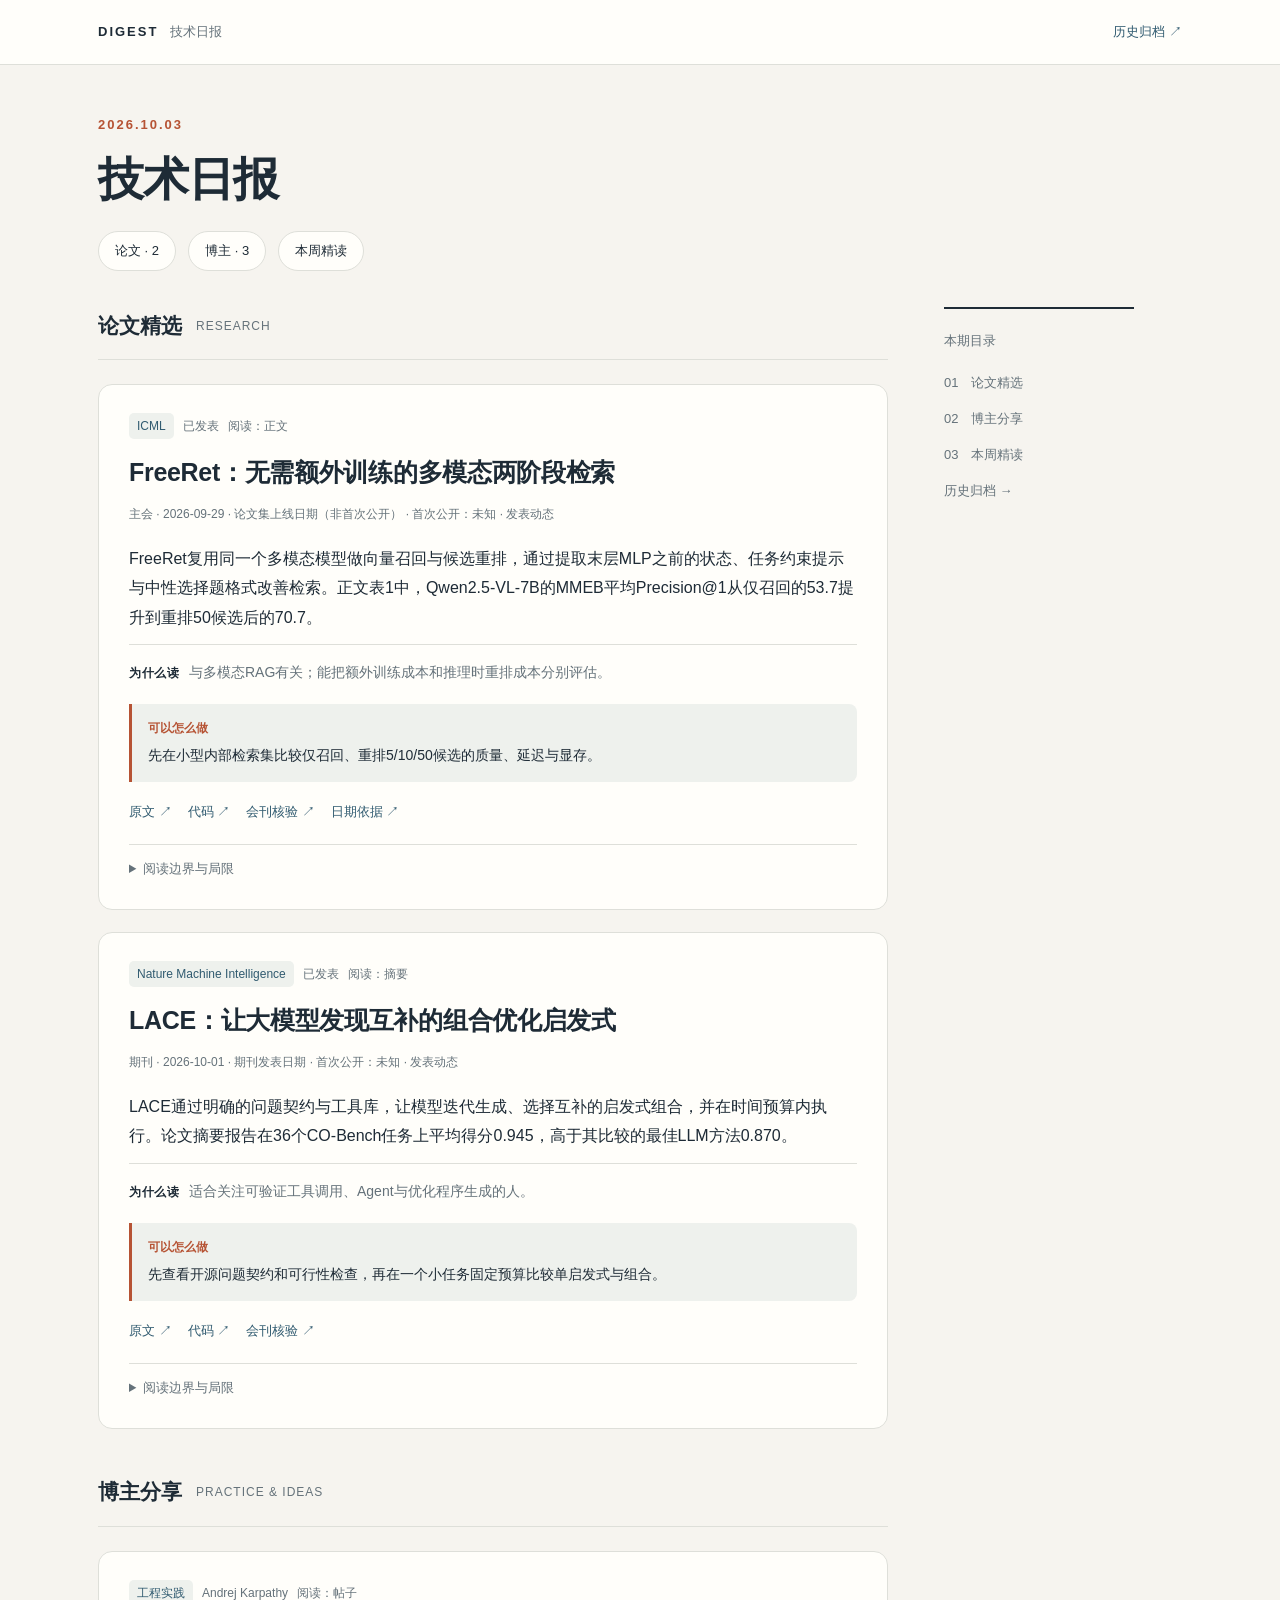
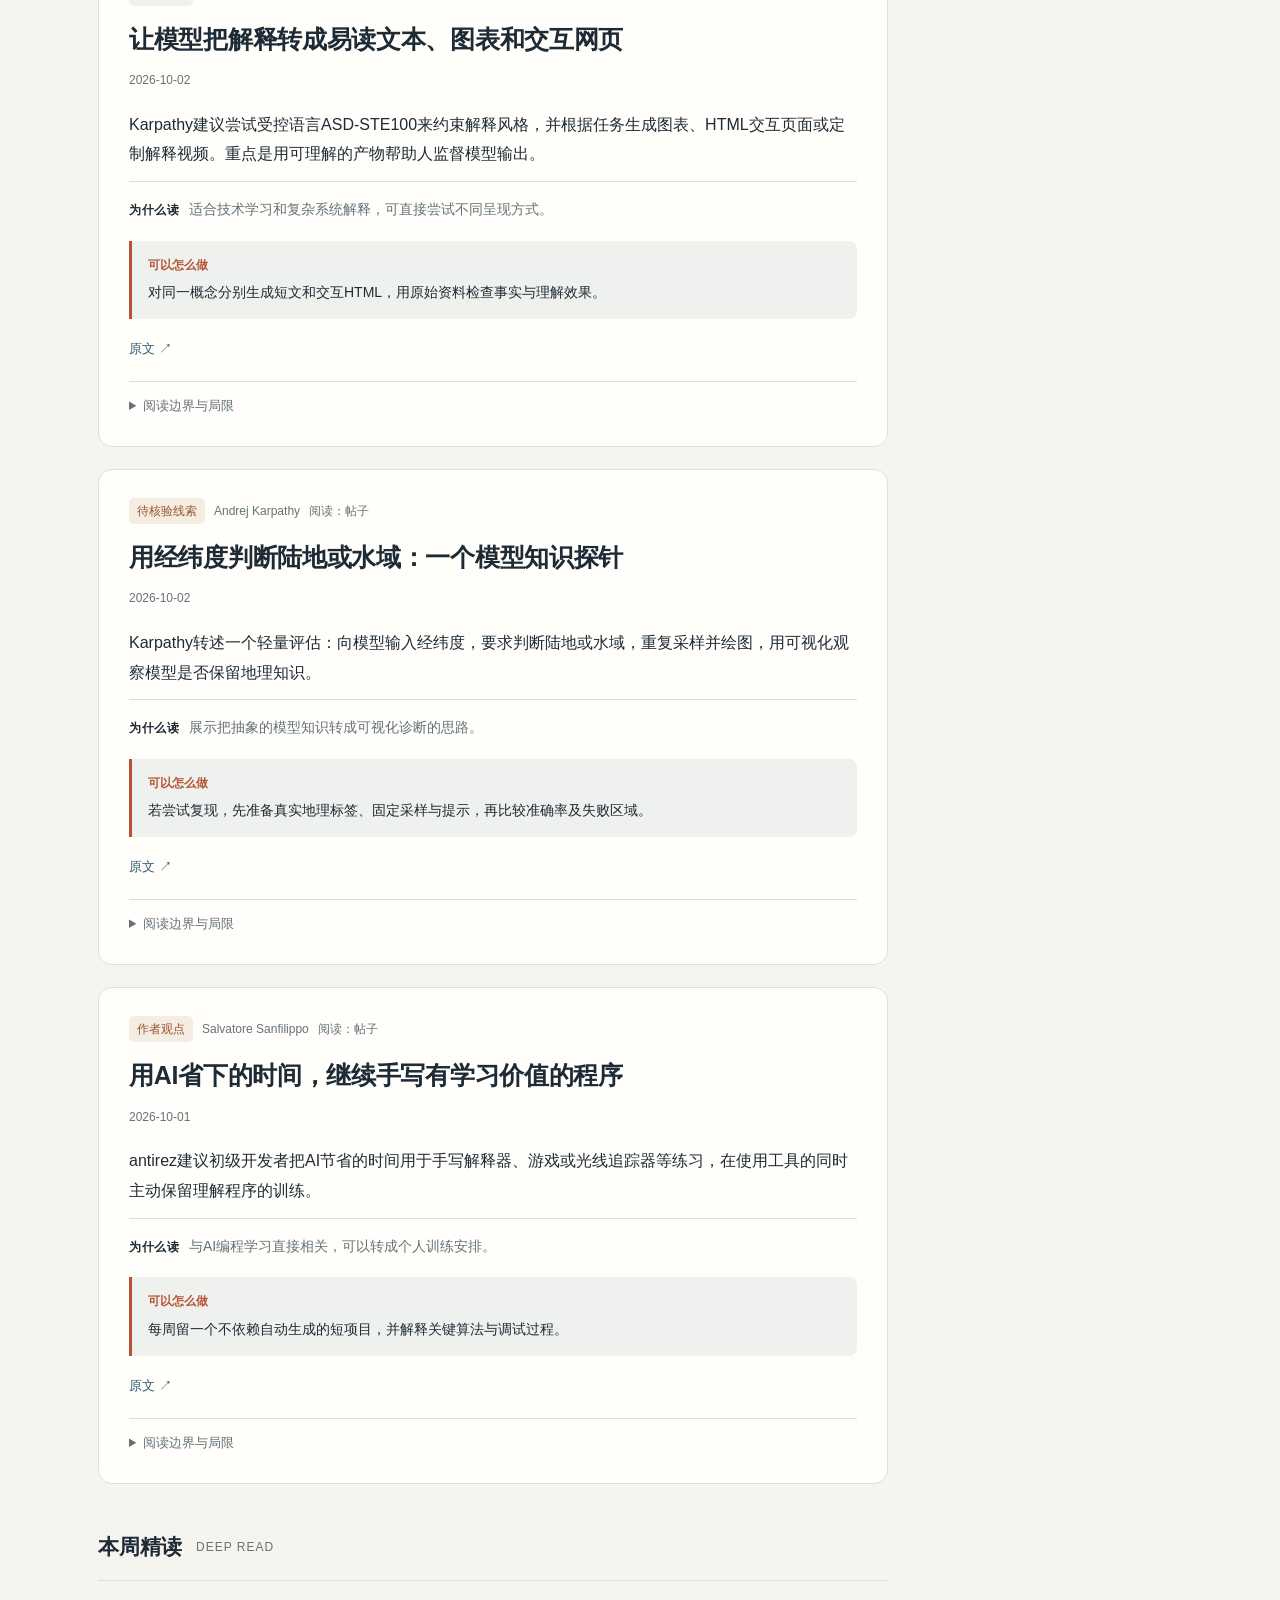
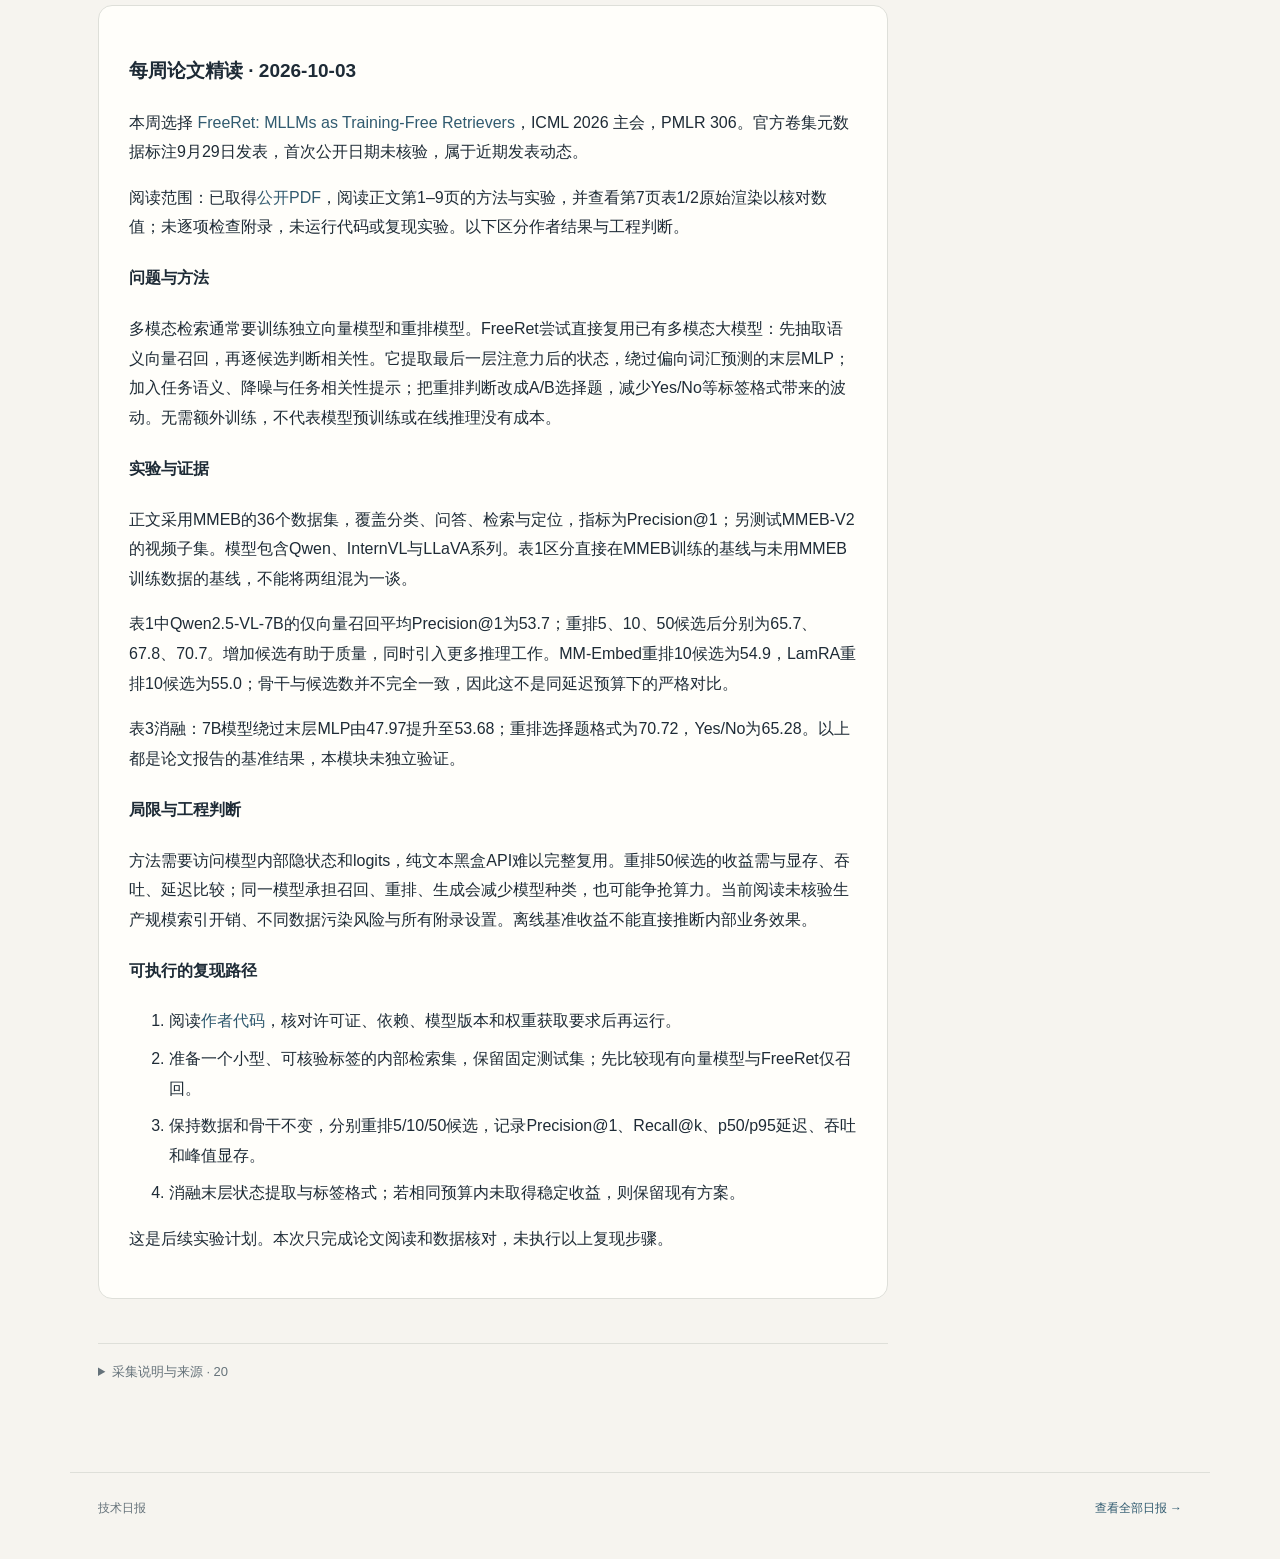
==== docs/2026-10-03.html @ 4f972c8c "将每日简报归档为HTML并接入Pages和微信链接推送" ====
<!doctype html>
<html lang="zh-CN"><head><meta charset="utf-8"><meta name="viewport" content="width=device-width, initial-scale=1">
<meta name="digest-revision" content="9fce0fa37fb55f0a61840fa328926dc4d737b391080ce5a89d11cca96d1bc4a1"><title>技术日报 · 2026-10-03</title>
<link rel="stylesheet" href="assets/digest.css"></head><body>
<header><nav><a class="brand" href="index.html">DIGEST<span>技术日报</span></a><a href="index.html">历史归档 ↗</a></nav></header>
<main><div class="masthead"><div class="date">2026.10.03</div><h1>技术日报</h1><div class="tabs"><a href="#papers">论文 · 2</a><a href="#posts">博主 · 3</a><a href="#weekly">本周精读</a></div></div><div class="layout"><div><section class="section" id="papers"><div class="section-title"><h2>论文精选</h2><span>RESEARCH</span></div><article class="card"><div class="eyebrow"><span class="badge">ICML</span><span>已发表</span><span>阅读：正文</span></div><h3><a href="https://proceedings.mlr.press/v306/zhu26ba.html" rel="noopener noreferrer">FreeRet：无需额外训练的多模态两阶段检索</a></h3><div class="meta">主会 · 2026-09-29 · 论文集上线日期（非首次公开） · 首次公开：未知 · 发表动态</div><p>FreeRet复用同一个多模态模型做向量召回与候选重排，通过提取末层MLP之前的状态、任务约束提示与中性选择题格式改善检索。正文表1中，Qwen2.5-VL-7B的MMEB平均Precision@1从仅召回的53.7提升到重排50候选后的70.7。</p><p class="value"><strong>为什么读</strong>与多模态RAG有关；能把额外训练成本和推理时重排成本分别评估。</p><div class="action"><strong>可以怎么做</strong>先在小型内部检索集比较仅召回、重排5/10/50候选的质量、延迟与显存。</div><div class="links"><a href="https://proceedings.mlr.press/v306/zhu26ba.html" rel="noopener noreferrer">原文 ↗</a><a href="https://github.com/MCG-NJU/FreeRet" rel="noopener noreferrer">代码 ↗</a><a href="https://proceedings.mlr.press/v306/zhu26ba.html" rel="noopener noreferrer">会刊核验 ↗</a><a href="https://raw.githubusercontent.com/mlresearch/v306/gh-pages/_config.yml" rel="noopener noreferrer">日期依据 ↗</a></div><details><summary>阅读边界与局限</summary><p>训练免费不代表推理免费。各基线骨干和候选数不同，不能把差异全部归因于方法；以上为作者结果，未复现。首次公开日期未知，9月29日来自官方卷集元数据。</p></details></article><article class="card"><div class="eyebrow"><span class="badge">Nature Machine Intelligence</span><span>已发表</span><span>阅读：摘要</span></div><h3><a href="https://www.nature.com/articles/s42256-026-01307-8" rel="noopener noreferrer">LACE：让大模型发现互补的组合优化启发式</a></h3><div class="meta">期刊 · 2026-10-01 · 期刊发表日期 · 首次公开：未知 · 发表动态</div><p>LACE通过明确的问题契约与工具库，让模型迭代生成、选择互补的启发式组合，并在时间预算内执行。论文摘要报告在36个CO-Bench任务上平均得分0.945，高于其比较的最佳LLM方法0.870。</p><p class="value"><strong>为什么读</strong>适合关注可验证工具调用、Agent与优化程序生成的人。</p><div class="action"><strong>可以怎么做</strong>先查看开源问题契约和可行性检查，再在一个小任务固定预算比较单启发式与组合。</div><div class="links"><a href="https://www.nature.com/articles/s42256-026-01307-8" rel="noopener noreferrer">原文 ↗</a><a href="https://github.com/PJ-NTU/LACE" rel="noopener noreferrer">代码 ↗</a><a href="https://www.nature.com/articles/s42256-026-01307-8" rel="noopener noreferrer">会刊核验 ↗</a></div><details><summary>阅读边界与局限</summary><p>只阅读公开摘要及页面信息，全文订阅不可访问；分数依赖作者任务和预算设置，不能推广为所有优化问题的保证，未复现。首次公开日期未核验。</p></details></article></section><section class="section" id="posts"><div class="section-title"><h2>博主分享</h2><span>PRACTICE & IDEAS</span></div><article class="card"><div class="eyebrow"><span class="badge">工程实践</span><span>Andrej Karpathy</span><span>阅读：帖子</span></div><h3><a href="https://x.com/karpathy/status/2105819303471976479" rel="noopener noreferrer">让模型把解释转成易读文本、图表和交互网页</a></h3><div class="meta">2026-10-02</div><p>Karpathy建议尝试受控语言ASD-STE100来约束解释风格，并根据任务生成图表、HTML交互页面或定制解释视频。重点是用可理解的产物帮助人监督模型输出。</p><p class="value"><strong>为什么读</strong>适合技术学习和复杂系统解释，可直接尝试不同呈现方式。</p><div class="action"><strong>可以怎么做</strong>对同一概念分别生成短文和交互HTML，用原始资料检查事实与理解效果。</div><div class="links"><a href="https://x.com/karpathy/status/2105819303471976479" rel="noopener noreferrer">原文 ↗</a></div><details><summary>阅读边界与局限</summary><p>个人使用经验，未给出受控实验；可读性不等于正确性。视频示例提到的服务可能收费，本模块未调用。</p></details></article><article class="card"><div class="eyebrow"><span class="badge observation">待核验线索</span><span>Andrej Karpathy</span><span>阅读：帖子</span></div><h3><a href="https://x.com/karpathy/status/2105909609487872075" rel="noopener noreferrer">用经纬度判断陆地或水域：一个模型知识探针</a></h3><div class="meta">2026-10-02</div><p>Karpathy转述一个轻量评估：向模型输入经纬度，要求判断陆地或水域，重复采样并绘图，用可视化观察模型是否保留地理知识。</p><p class="value"><strong>为什么读</strong>展示把抽象的模型知识转成可视化诊断的思路。</p><div class="action"><strong>可以怎么做</strong>若尝试复现，先准备真实地理标签、固定采样与提示，再比较准确率及失败区域。</div><div class="links"><a href="https://x.com/karpathy/status/2105909609487872075" rel="noopener noreferrer">原文 ↗</a></div><details><summary>阅读边界与局限</summary><p>只读到作者帖子和引用说明，未核验原始实验、标签、采样和提示；不能视为可靠地理基准或能力证明。</p></details></article><article class="card"><div class="eyebrow"><span class="badge observation">作者观点</span><span>Salvatore Sanfilippo</span><span>阅读：帖子</span></div><h3><a href="https://x.com/antirez/status/2105569301944238403" rel="noopener noreferrer">用AI省下的时间，继续手写有学习价值的程序</a></h3><div class="meta">2026-10-01</div><p>antirez建议初级开发者把AI节省的时间用于手写解释器、游戏或光线追踪器等练习，在使用工具的同时主动保留理解程序的训练。</p><p class="value"><strong>为什么读</strong>与AI编程学习直接相关，可以转成个人训练安排。</p><div class="action"><strong>可以怎么做</strong>每周留一个不依赖自动生成的短项目，并解释关键算法与调试过程。</div><div class="links"><a href="https://x.com/antirez/status/2105569301944238403" rel="noopener noreferrer">原文 ↗</a></div><details><summary>阅读边界与局限</summary><p>作者教育观点，未提供学习效果对照实验；需要按自身基础选择练习难度。</p></details></article></section><section class="section" id="weekly"><div class="section-title"><h2>本周精读</h2><span>DEEP READ</span></div><div class="weekly"><h3>每周论文精读 · 2026-10-03</h3>
<p>本周选择 <a href="https://proceedings.mlr.press/v306/zhu26ba.html">FreeRet: MLLMs as Training-Free Retrievers</a>，ICML 2026 主会，PMLR 306。官方卷集元数据标注9月29日发表，首次公开日期未核验，属于近期发表动态。</p>
<p>阅读范围：已取得<a href="https://raw.githubusercontent.com/mlresearch/v306/main/assets/zhu26ba/zhu26ba.pdf">公开PDF</a>，阅读正文第1–9页的方法与实验，并查看第7页表1/2原始渲染以核对数值；未逐项检查附录，未运行代码或复现实验。以下区分作者结果与工程判断。</p>
<h4>问题与方法</h4>
<p>多模态检索通常要训练独立向量模型和重排模型。FreeRet尝试直接复用已有多模态大模型：先抽取语义向量召回，再逐候选判断相关性。它提取最后一层注意力后的状态，绕过偏向词汇预测的末层MLP；加入任务语义、降噪与任务相关性提示；把重排判断改成A/B选择题，减少Yes/No等标签格式带来的波动。无需额外训练，不代表模型预训练或在线推理没有成本。</p>
<h4>实验与证据</h4>
<p>正文采用MMEB的36个数据集，覆盖分类、问答、检索与定位，指标为Precision@1；另测试MMEB-V2的视频子集。模型包含Qwen、InternVL与LLaVA系列。表1区分直接在MMEB训练的基线与未用MMEB训练数据的基线，不能将两组混为一谈。</p>
<p>表1中Qwen2.5-VL-7B的仅向量召回平均Precision@1为53.7；重排5、10、50候选后分别为65.7、67.8、70.7。增加候选有助于质量，同时引入更多推理工作。MM-Embed重排10候选为54.9，LamRA重排10候选为55.0；骨干与候选数并不完全一致，因此这不是同延迟预算下的严格对比。</p>
<p>表3消融：7B模型绕过末层MLP由47.97提升至53.68；重排选择题格式为70.72，Yes/No为65.28。以上都是论文报告的基准结果，本模块未独立验证。</p>
<h4>局限与工程判断</h4>
<p>方法需要访问模型内部隐状态和logits，纯文本黑盒API难以完整复用。重排50候选的收益需与显存、吞吐、延迟比较；同一模型承担召回、重排、生成会减少模型种类，也可能争抢算力。当前阅读未核验生产规模索引开销、不同数据污染风险与所有附录设置。离线基准收益不能直接推断内部业务效果。</p>
<h4>可执行的复现路径</h4>
<ol>
<li>阅读<a href="https://github.com/MCG-NJU/FreeRet">作者代码</a>，核对许可证、依赖、模型版本和权重获取要求后再运行。</li>
<li>准备一个小型、可核验标签的内部检索集，保留固定测试集；先比较现有向量模型与FreeRet仅召回。</li>
<li>保持数据和骨干不变，分别重排5/10/50候选，记录Precision@1、Recall@k、p50/p95延迟、吞吐和峰值显存。</li>
<li>消融末层状态提取与标签格式；若相同预算内未取得稳定收益，则保留现有方案。</li>
</ol>
<p>这是后续实验计划。本次只完成论文阅读和数据核对，未执行以上复现步骤。</p></div></section><details class="collection"><summary>采集说明与来源 · 20</summary><p>筛选范围：2026-08-03 至 2026-10-03</p><p>20 个来源仅抽样、索引检查或未标明覆盖，不代表窗口内的内容已全部检查。</p><ul><li><strong>x:simonw</strong> · ok — 个人页曾读到9月30日原创，现符合两个月范围；需补读正文后决定是否入选。</li><li><strong>x:hamelhusain</strong> · ok — 原批次检查最新可见促销和短评；过去两个月的技术内容尚未补查。</li><li><strong>x:chipro</strong> · ok — 曾读到9月16日非置顶，现符合两个月范围；需补读正文。</li><li><strong>x:eugeneyan</strong> · ok — 曾读到9月2日非置顶，现符合两个月范围；需补读正文。</li><li><strong>x:rasbt</strong> · ok — 曾读到9月29日非置顶，现符合两个月范围；需补读正文。</li><li><strong>x:karpathy</strong> · ok — 原批次检查最近帖子并展开一条详情，入选两条；两个月历史尚未完整检查。</li><li><strong>x:swyx</strong> · ok — 原批次只看最新活动宣传和短帖；两个月历史尚未补查。</li><li><strong>x:jeremyphoward</strong> · ok — 曾读到8月19日技术内容，现符合两个月范围；需补读正文。</li><li><strong>x:antirez</strong> · ok — 已读近期编程学习建议；两个月历史尚未完整检查。</li><li><strong>x:lilianweng</strong> · ok — 最新可见非置顶为7月28日，当前仍在窗口外；仅个人页抽样，不代表全文历史检索完成。</li><li><strong>paper:0</strong> · ok — 原批次检查（当时为七天窗口）：读取官方论文集首页，最新列出2025；没有可核验近七天日期的入选论文。仅检查索引。 当前两个月范围待补查。</li><li><strong>paper:1</strong> · ok — 原批次检查（当时为七天窗口）：年度卷索引过大，改读官方卷306元数据和FreeRet论文页；卷集9月29日发表，标记发表动态。 当前两个月范围待补查。</li><li><strong>paper:2</strong> · ok — 原批次检查（当时为七天窗口）：检查2026官网与当前官网；2027尚处投稿阶段，不当作录用。未核验近期录用论文。 当前两个月范围待补查。</li><li><strong>paper:3</strong> · ok — 原批次检查（当时为七天窗口）：检查官方索引的2026 ACL与2025 EMNLP入口；未取得近七天可核验的具体论文日期。仅索引抽样。 当前两个月范围待补查。</li><li><strong>paper:4</strong> · ok — 原批次检查（当时为七天窗口）：检查2026卷8官方论文集索引；未取得近七天具体论文日期，不用年份推断新发表。 当前两个月范围待补查。</li><li><strong>paper:5</strong> · ok — 原批次检查（当时为七天窗口）：检查官方索引与27卷CoT统计基础文章；页面只有年份，日期不足以作为近期动态入选。 当前两个月范围待补查。</li><li><strong>paper:6</strong> · ok — 原批次检查（当时为七天窗口）：首页遇登录重定向，改读公开研究目录与10月1日LACE文章摘要；订阅全文未购买。 当前两个月范围待补查。</li><li><strong>paper:7</strong> · ok — 原批次检查（当时为七天窗口）：读取官方已接受论文长列表；未核验近七天具体日期，OpenReview详情受浏览器验证影响。仅官方列表检查。 当前两个月范围待补查。</li><li><strong>paper:8</strong> · ok — 原批次检查（当时为七天窗口）：直接技术日程入口读取失败，改读2026会议官网；未核验近七天论文日期。仅会议页检查。 当前两个月范围待补查。</li><li><strong>paper:9</strong> · ok — 原批次检查（当时为七天窗口）：读取卷20官方目录，目前只见No.1 Front Matter；没有可核验的主题相关近期研究条目。 当前两个月范围待补查。</li></ul></details></div><aside class="side"><div class="side-inner"><p>本期目录</p><a href="#papers">01　论文精选</a><a href="#posts">02　博主分享</a><a href="#weekly">03　本周精读</a><a href="index.html">历史归档 →</a></div></aside></div></main><footer><span>技术日报</span><a href="index.html">查看全部日报 →</a></footer></body></html>
---- docs/assets/digest.css ----
:root{--bg:#f6f4ef;--paper:#fffefa;--ink:#1e2b36;--muted:#65727a;--line:#dedfd9;--accent:#b65334;--soft:#eef1ed;--link:#315b70;color-scheme:light}*{box-sizing:border-box}html{scroll-behavior:smooth;scroll-padding-top:76px}body{margin:0;background:var(--bg);color:var(--ink);font:16px/1.85 -apple-system,BlinkMacSystemFont,"PingFang SC","Microsoft YaHei",sans-serif}a{color:var(--link);text-decoration:none}a:hover{text-decoration:underline}a:focus-visible,summary:focus-visible{outline:3px solid var(--accent);outline-offset:5px}header{border-bottom:1px solid var(--line);background:var(--paper)}nav{max-width:1140px;margin:auto;padding:20px 28px;display:flex;align-items:center;justify-content:space-between;font-size:13px}.brand{color:var(--ink);letter-spacing:2px;font-weight:700}.brand span{font-weight:400;letter-spacing:0;margin-left:12px;color:var(--muted)}main{max-width:1140px;padding:48px 28px 72px;margin:auto}.masthead{margin-bottom:36px}.date{font-size:13px;color:var(--accent);font-weight:650;letter-spacing:2px}.masthead h1{font-family:Georgia,"Songti SC",serif;font-size:46px;line-height:1.25;letter-spacing:-1px;margin:14px 0 22px;font-weight:650}.tabs{display:flex;gap:12px;flex-wrap:wrap}.tabs a{padding:7px 16px;background:var(--paper);border:1px solid var(--line);border-radius:24px;font-size:13px;color:var(--ink)}.layout{display:grid;grid-template-columns:minmax(0,790px) 190px;gap:56px}.side{font-size:13px;color:var(--muted)}.side-inner{position:sticky;top:28px;border-top:2px solid var(--ink);padding-top:16px}.side p{margin:4px 0 12px}.side a{display:block;padding:6px 0;color:var(--muted)}.section{margin-bottom:44px}.section-title{display:flex;align-items:center;gap:14px;padding-bottom:14px;border-bottom:1px solid var(--line);margin-bottom:24px}.section-title h2{font-size:21px;margin:0}.section-title span{font-size:12px;color:var(--muted);letter-spacing:1px}.card{background:var(--paper);border:1px solid var(--line);border-radius:14px;padding:28px 30px;margin:0 0 22px}.eyebrow{display:flex;gap:9px;flex-wrap:wrap;align-items:center;font-size:12px;color:var(--muted);line-height:1.5}.badge{background:var(--soft);border-radius:5px;padding:4px 8px;color:var(--link)}.badge.observation{color:#98552e;background:#f5ece2}.card h3{font-size:25px;line-height:1.5;margin:15px 0 12px;letter-spacing:-.3px}.card h3 a{color:var(--ink)}.meta{font-size:12px;line-height:1.8;color:var(--muted);margin-bottom:18px}.card p{margin:12px 0;overflow-wrap:anywhere}.value{border-top:1px solid var(--line);padding-top:15px;color:var(--muted);font-size:14px}.value strong{font-size:12px;letter-spacing:.5px;color:var(--ink);margin-right:10px}.action{background:var(--soft);border-left:3px solid var(--accent);padding:13px 16px;border-radius:0 8px 8px 0;font-size:14px;margin:18px 0}.action strong{display:block;font-size:12px;color:var(--accent);margin-bottom:4px}.links{display:flex;flex-wrap:wrap;gap:16px;font-size:13px;margin:18px 0 6px}details{font-size:14px;color:var(--muted);border-top:1px solid var(--line);padding-top:12px;margin-top:20px}summary{cursor:pointer;list-style-position:inside;font-size:13px}details p{font-size:14px}.empty{color:var(--muted);font-size:14px}.weekly{background:var(--paper);padding:28px 30px;border:1px solid var(--line);border-radius:14px}.weekly h1,.weekly h2{font-size:22px;margin-top:28px}.weekly h1:first-child{margin-top:0}.weekly h3{font-size:19px}.weekly li{margin:8px 0}.weekly pre{white-space:pre-wrap;overflow-wrap:anywhere;background:var(--soft);padding:16px}.weekly table{display:block;overflow:auto;max-width:100%;border-collapse:collapse}.weekly td,.weekly th{padding:8px;border:1px solid var(--line)}.collection{font-size:13px;padding:16px 0;color:var(--muted)}.collection ul{padding-left:20px}.collection li{margin:8px 0}footer{max-width:1140px;margin:auto;padding:24px 28px 40px;border-top:1px solid var(--line);font-size:12px;color:var(--muted);display:flex;justify-content:space-between;gap:20px}.archive{display:grid;gap:18px;max-width:790px}.archive a{display:block;background:var(--paper);border:1px solid var(--line);padding:24px 28px;border-radius:14px;color:var(--ink)}.archive time{color:var(--accent);font-size:13px;letter-spacing:1px}.archive h2{font-size:24px;margin:6px 0}.archive p{font-size:14px;color:var(--muted);margin:0}.archive a:hover{text-decoration:none;border-color:var(--accent)}@media(max-width:900px){.layout{display:block}.side{display:none}}@media(max-width:600px){nav{padding:16px 20px}.brand span{margin-left:8px}main{padding:30px 18px 40px}.masthead{margin-bottom:28px}.masthead h1{font-size:36px}.card,.weekly{padding:22px 20px;border-radius:12px}.card h3{font-size:22px}.section-title h2{font-size:19px}.section{margin-bottom:32px}.tabs{gap:8px}.tabs a{padding:6px 12px}footer{padding:20px;flex-wrap:wrap}.archive a{padding:20px}}@media(prefers-color-scheme:dark){:root{--bg:#171c20;--paper:#20262b;--ink:#e7e6df;--muted:#a3afb6;--line:#3b454b;--accent:#e49372;--soft:#2d3639;--link:#9bc6dc;color-scheme:dark}.badge.observation{background:#3a2c25;color:#e5ae86}}@media print{body{background:#fff}.side,nav,.tabs{display:none}.layout{display:block}.card{break-inside:avoid;border-radius:0}details{display:block}}
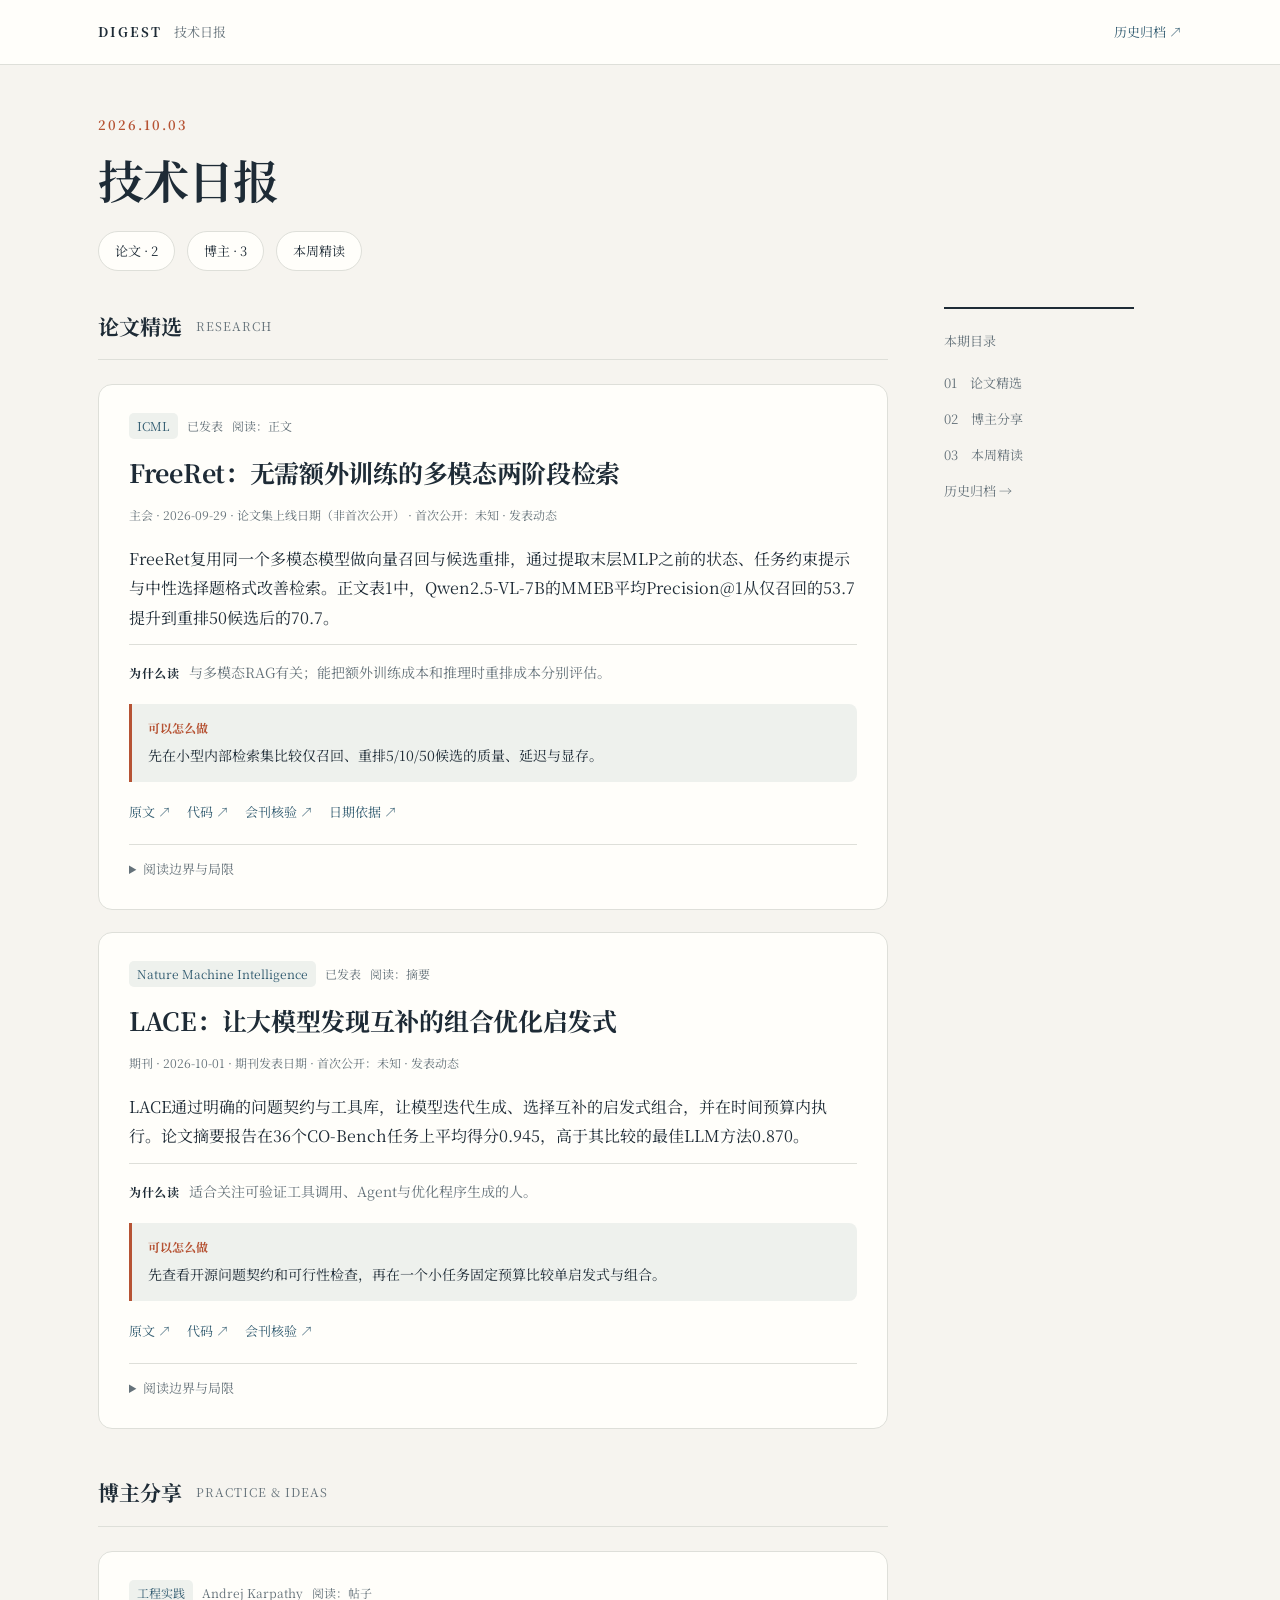
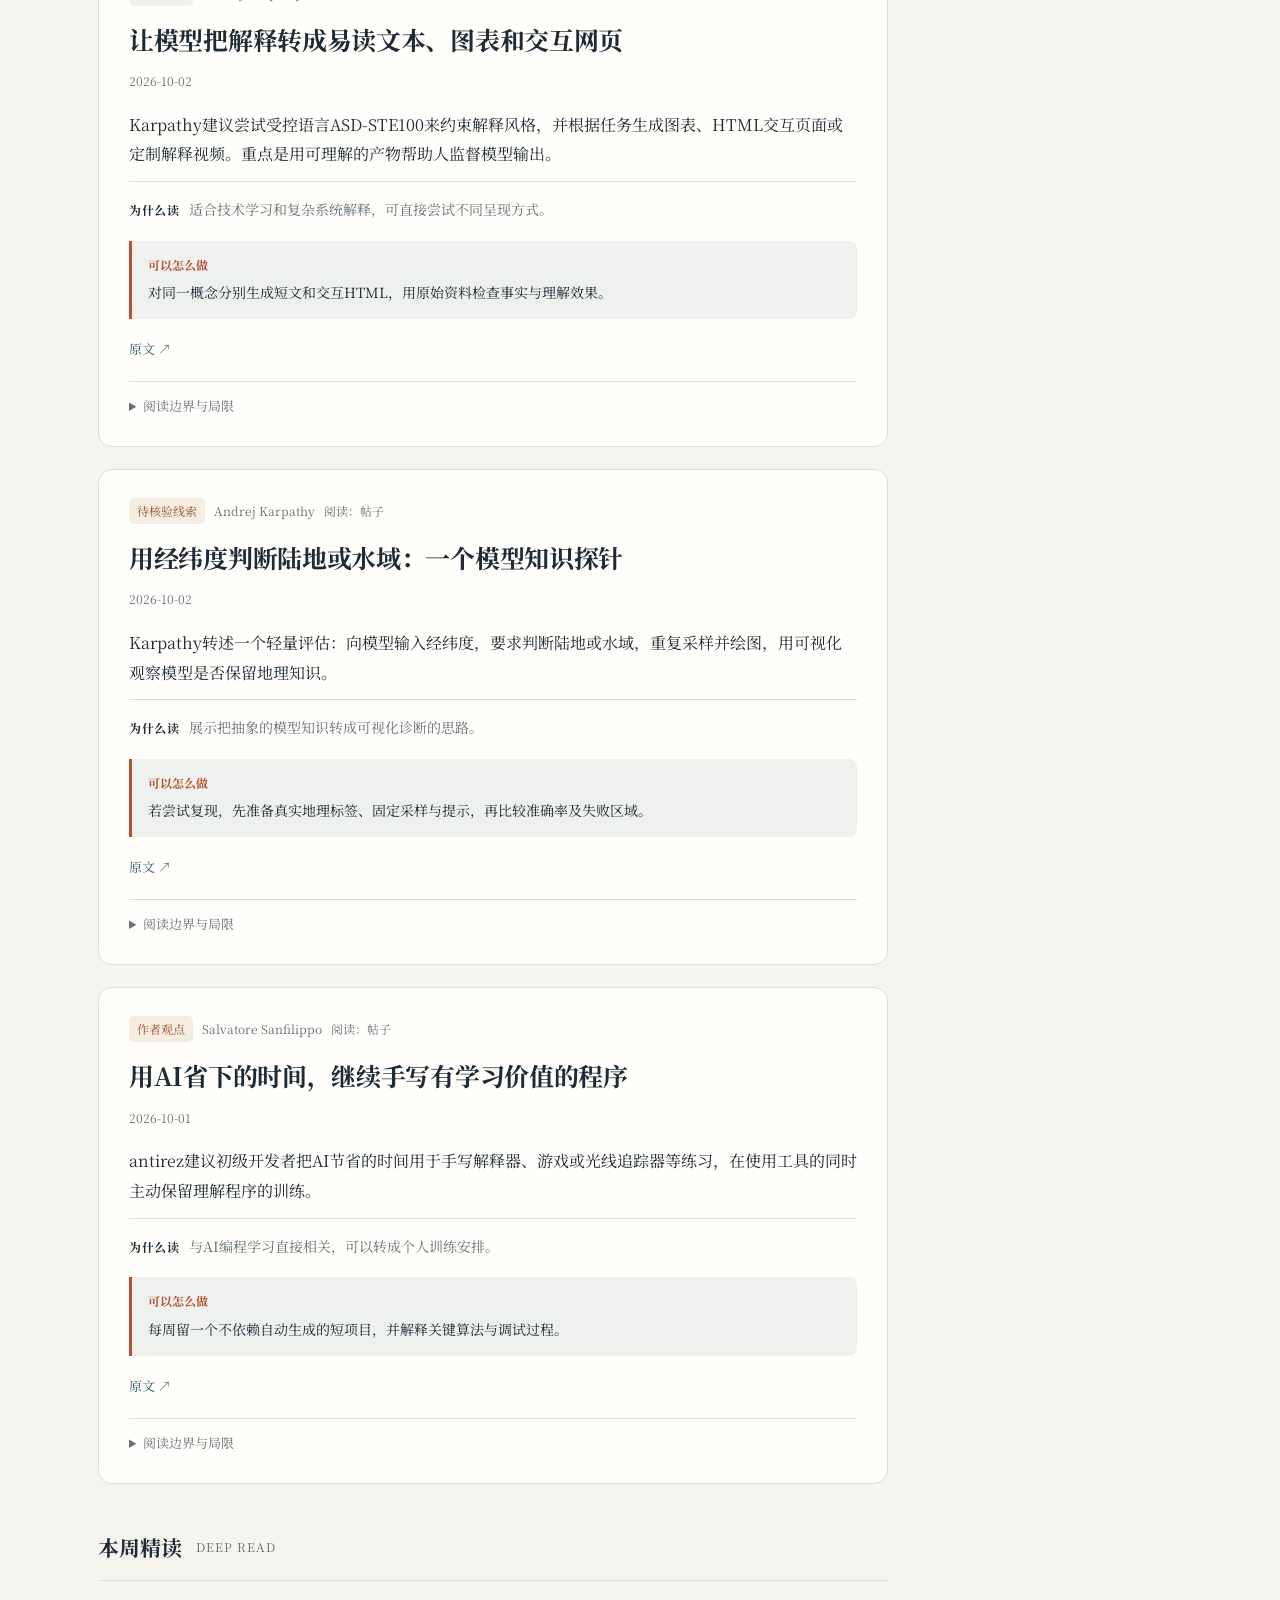
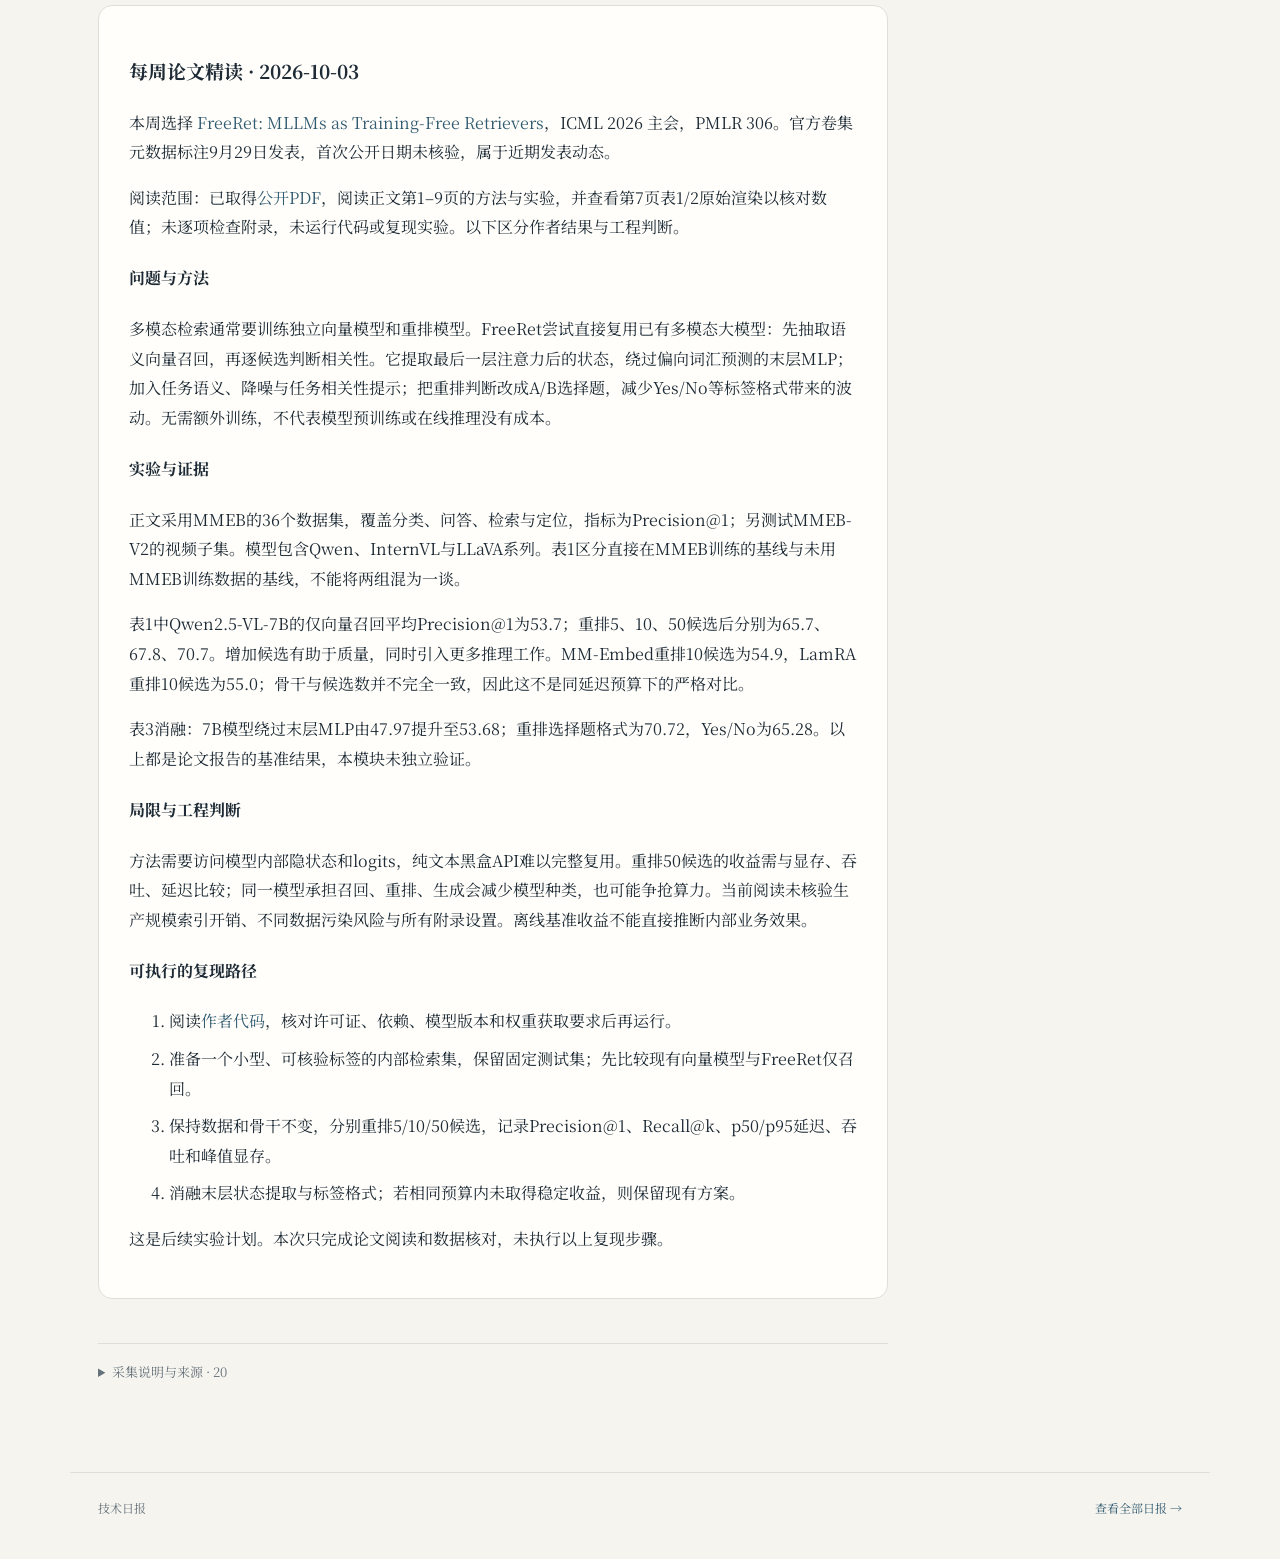
==== commit e3839665: "日报统一衬线体并将每日论文目标提高到十篇" ====
--- a/docs/2026-10-03.html
+++ b/docs/2026-10-03.html
@@ -1,7 +1,7 @@
 <!doctype html>
 <html lang="zh-CN"><head><meta charset="utf-8"><meta name="viewport" content="width=device-width, initial-scale=1">
-<meta name="digest-revision" content="9fce0fa37fb55f0a61840fa328926dc4d737b391080ce5a89d11cca96d1bc4a1"><title>技术日报 · 2026-10-03</title>
-<link rel="stylesheet" href="assets/digest.css"></head><body>
+<meta name="digest-revision" content="dd597b9b8e4f0f32c4c9212cd8b7092c0c7e715a323fa969c2a53909b0490ed5"><title>技术日报 · 2026-10-03</title>
+<link rel="stylesheet" href="assets/digest.css?v=810a1c197e07"></head><body>
 <header><nav><a class="brand" href="index.html">DIGEST<span>技术日报</span></a><a href="index.html">历史归档 ↗</a></nav></header>
 <main><div class="masthead"><div class="date">2026.10.03</div><h1>技术日报</h1><div class="tabs"><a href="#papers">论文 · 2</a><a href="#posts">博主 · 3</a><a href="#weekly">本周精读</a></div></div><div class="layout"><div><section class="section" id="papers"><div class="section-title"><h2>论文精选</h2><span>RESEARCH</span></div><article class="card"><div class="eyebrow"><span class="badge">ICML</span><span>已发表</span><span>阅读：正文</span></div><h3><a href="https://proceedings.mlr.press/v306/zhu26ba.html" rel="noopener noreferrer">FreeRet：无需额外训练的多模态两阶段检索</a></h3><div class="meta">主会 · 2026-09-29 · 论文集上线日期（非首次公开） · 首次公开：未知 · 发表动态</div><p>FreeRet复用同一个多模态模型做向量召回与候选重排，通过提取末层MLP之前的状态、任务约束提示与中性选择题格式改善检索。正文表1中，Qwen2.5-VL-7B的MMEB平均Precision@1从仅召回的53.7提升到重排50候选后的70.7。</p><p class="value"><strong>为什么读</strong>与多模态RAG有关；能把额外训练成本和推理时重排成本分别评估。</p><div class="action"><strong>可以怎么做</strong>先在小型内部检索集比较仅召回、重排5/10/50候选的质量、延迟与显存。</div><div class="links"><a href="https://proceedings.mlr.press/v306/zhu26ba.html" rel="noopener noreferrer">原文 ↗</a><a href="https://github.com/MCG-NJU/FreeRet" rel="noopener noreferrer">代码 ↗</a><a href="https://proceedings.mlr.press/v306/zhu26ba.html" rel="noopener noreferrer">会刊核验 ↗</a><a href="https://raw.githubusercontent.com/mlresearch/v306/gh-pages/_config.yml" rel="noopener noreferrer">日期依据 ↗</a></div><details><summary>阅读边界与局限</summary><p>训练免费不代表推理免费。各基线骨干和候选数不同，不能把差异全部归因于方法；以上为作者结果，未复现。首次公开日期未知，9月29日来自官方卷集元数据。</p></details></article><article class="card"><div class="eyebrow"><span class="badge">Nature Machine Intelligence</span><span>已发表</span><span>阅读：摘要</span></div><h3><a href="https://www.nature.com/articles/s42256-026-01307-8" rel="noopener noreferrer">LACE：让大模型发现互补的组合优化启发式</a></h3><div class="meta">期刊 · 2026-10-01 · 期刊发表日期 · 首次公开：未知 · 发表动态</div><p>LACE通过明确的问题契约与工具库，让模型迭代生成、选择互补的启发式组合，并在时间预算内执行。论文摘要报告在36个CO-Bench任务上平均得分0.945，高于其比较的最佳LLM方法0.870。</p><p class="value"><strong>为什么读</strong>适合关注可验证工具调用、Agent与优化程序生成的人。</p><div class="action"><strong>可以怎么做</strong>先查看开源问题契约和可行性检查，再在一个小任务固定预算比较单启发式与组合。</div><div class="links"><a href="https://www.nature.com/articles/s42256-026-01307-8" rel="noopener noreferrer">原文 ↗</a><a href="https://github.com/PJ-NTU/LACE" rel="noopener noreferrer">代码 ↗</a><a href="https://www.nature.com/articles/s42256-026-01307-8" rel="noopener noreferrer">会刊核验 ↗</a></div><details><summary>阅读边界与局限</summary><p>只阅读公开摘要及页面信息，全文订阅不可访问；分数依赖作者任务和预算设置，不能推广为所有优化问题的保证，未复现。首次公开日期未核验。</p></details></article></section><section class="section" id="posts"><div class="section-title"><h2>博主分享</h2><span>PRACTICE & IDEAS</span></div><article class="card"><div class="eyebrow"><span class="badge">工程实践</span><span>Andrej Karpathy</span><span>阅读：帖子</span></div><h3><a href="https://x.com/karpathy/status/2105819303471976479" rel="noopener noreferrer">让模型把解释转成易读文本、图表和交互网页</a></h3><div class="meta">2026-10-02</div><p>Karpathy建议尝试受控语言ASD-STE100来约束解释风格，并根据任务生成图表、HTML交互页面或定制解释视频。重点是用可理解的产物帮助人监督模型输出。</p><p class="value"><strong>为什么读</strong>适合技术学习和复杂系统解释，可直接尝试不同呈现方式。</p><div class="action"><strong>可以怎么做</strong>对同一概念分别生成短文和交互HTML，用原始资料检查事实与理解效果。</div><div class="links"><a href="https://x.com/karpathy/status/2105819303471976479" rel="noopener noreferrer">原文 ↗</a></div><details><summary>阅读边界与局限</summary><p>个人使用经验，未给出受控实验；可读性不等于正确性。视频示例提到的服务可能收费，本模块未调用。</p></details></article><article class="card"><div class="eyebrow"><span class="badge observation">待核验线索</span><span>Andrej Karpathy</span><span>阅读：帖子</span></div><h3><a href="https://x.com/karpathy/status/2105909609487872075" rel="noopener noreferrer">用经纬度判断陆地或水域：一个模型知识探针</a></h3><div class="meta">2026-10-02</div><p>Karpathy转述一个轻量评估：向模型输入经纬度，要求判断陆地或水域，重复采样并绘图，用可视化观察模型是否保留地理知识。</p><p class="value"><strong>为什么读</strong>展示把抽象的模型知识转成可视化诊断的思路。</p><div class="action"><strong>可以怎么做</strong>若尝试复现，先准备真实地理标签、固定采样与提示，再比较准确率及失败区域。</div><div class="links"><a href="https://x.com/karpathy/status/2105909609487872075" rel="noopener noreferrer">原文 ↗</a></div><details><summary>阅读边界与局限</summary><p>只读到作者帖子和引用说明，未核验原始实验、标签、采样和提示；不能视为可靠地理基准或能力证明。</p></details></article><article class="card"><div class="eyebrow"><span class="badge observation">作者观点</span><span>Salvatore Sanfilippo</span><span>阅读：帖子</span></div><h3><a href="https://x.com/antirez/status/2105569301944238403" rel="noopener noreferrer">用AI省下的时间，继续手写有学习价值的程序</a></h3><div class="meta">2026-10-01</div><p>antirez建议初级开发者把AI节省的时间用于手写解释器、游戏或光线追踪器等练习，在使用工具的同时主动保留理解程序的训练。</p><p class="value"><strong>为什么读</strong>与AI编程学习直接相关，可以转成个人训练安排。</p><div class="action"><strong>可以怎么做</strong>每周留一个不依赖自动生成的短项目，并解释关键算法与调试过程。</div><div class="links"><a href="https://x.com/antirez/status/2105569301944238403" rel="noopener noreferrer">原文 ↗</a></div><details><summary>阅读边界与局限</summary><p>作者教育观点，未提供学习效果对照实验；需要按自身基础选择练习难度。</p></details></article></section><section class="section" id="weekly"><div class="section-title"><h2>本周精读</h2><span>DEEP READ</span></div><div class="weekly"><h3>每周论文精读 · 2026-10-03</h3>
 <p>本周选择 <a href="https://proceedings.mlr.press/v306/zhu26ba.html">FreeRet: MLLMs as Training-Free Retrievers</a>，ICML 2026 主会，PMLR 306。官方卷集元数据标注9月29日发表，首次公开日期未核验，属于近期发表动态。</p>
--- a/docs/assets/digest.css
+++ b/docs/assets/digest.css
@@ -1 +1,2 @@
-:root{--bg:#f6f4ef;--paper:#fffefa;--ink:#1e2b36;--muted:#65727a;--line:#dedfd9;--accent:#b65334;--soft:#eef1ed;--link:#315b70;color-scheme:light}*{box-sizing:border-box}html{scroll-behavior:smooth;scroll-padding-top:76px}body{margin:0;background:var(--bg);color:var(--ink);font:16px/1.85 -apple-system,BlinkMacSystemFont,"PingFang SC","Microsoft YaHei",sans-serif}a{color:var(--link);text-decoration:none}a:hover{text-decoration:underline}a:focus-visible,summary:focus-visible{outline:3px solid var(--accent);outline-offset:5px}header{border-bottom:1px solid var(--line);background:var(--paper)}nav{max-width:1140px;margin:auto;padding:20px 28px;display:flex;align-items:center;justify-content:space-between;font-size:13px}.brand{color:var(--ink);letter-spacing:2px;font-weight:700}.brand span{font-weight:400;letter-spacing:0;margin-left:12px;color:var(--muted)}main{max-width:1140px;padding:48px 28px 72px;margin:auto}.masthead{margin-bottom:36px}.date{font-size:13px;color:var(--accent);font-weight:650;letter-spacing:2px}.masthead h1{font-family:Georgia,"Songti SC",serif;font-size:46px;line-height:1.25;letter-spacing:-1px;margin:14px 0 22px;font-weight:650}.tabs{display:flex;gap:12px;flex-wrap:wrap}.tabs a{padding:7px 16px;background:var(--paper);border:1px solid var(--line);border-radius:24px;font-size:13px;color:var(--ink)}.layout{display:grid;grid-template-columns:minmax(0,790px) 190px;gap:56px}.side{font-size:13px;color:var(--muted)}.side-inner{position:sticky;top:28px;border-top:2px solid var(--ink);padding-top:16px}.side p{margin:4px 0 12px}.side a{display:block;padding:6px 0;color:var(--muted)}.section{margin-bottom:44px}.section-title{display:flex;align-items:center;gap:14px;padding-bottom:14px;border-bottom:1px solid var(--line);margin-bottom:24px}.section-title h2{font-size:21px;margin:0}.section-title span{font-size:12px;color:var(--muted);letter-spacing:1px}.card{background:var(--paper);border:1px solid var(--line);border-radius:14px;padding:28px 30px;margin:0 0 22px}.eyebrow{display:flex;gap:9px;flex-wrap:wrap;align-items:center;font-size:12px;color:var(--muted);line-height:1.5}.badge{background:var(--soft);border-radius:5px;padding:4px 8px;color:var(--link)}.badge.observation{color:#98552e;background:#f5ece2}.card h3{font-size:25px;line-height:1.5;margin:15px 0 12px;letter-spacing:-.3px}.card h3 a{color:var(--ink)}.meta{font-size:12px;line-height:1.8;color:var(--muted);margin-bottom:18px}.card p{margin:12px 0;overflow-wrap:anywhere}.value{border-top:1px solid var(--line);padding-top:15px;color:var(--muted);font-size:14px}.value strong{font-size:12px;letter-spacing:.5px;color:var(--ink);margin-right:10px}.action{background:var(--soft);border-left:3px solid var(--accent);padding:13px 16px;border-radius:0 8px 8px 0;font-size:14px;margin:18px 0}.action strong{display:block;font-size:12px;color:var(--accent);margin-bottom:4px}.links{display:flex;flex-wrap:wrap;gap:16px;font-size:13px;margin:18px 0 6px}details{font-size:14px;color:var(--muted);border-top:1px solid var(--line);padding-top:12px;margin-top:20px}summary{cursor:pointer;list-style-position:inside;font-size:13px}details p{font-size:14px}.empty{color:var(--muted);font-size:14px}.weekly{background:var(--paper);padding:28px 30px;border:1px solid var(--line);border-radius:14px}.weekly h1,.weekly h2{font-size:22px;margin-top:28px}.weekly h1:first-child{margin-top:0}.weekly h3{font-size:19px}.weekly li{margin:8px 0}.weekly pre{white-space:pre-wrap;overflow-wrap:anywhere;background:var(--soft);padding:16px}.weekly table{display:block;overflow:auto;max-width:100%;border-collapse:collapse}.weekly td,.weekly th{padding:8px;border:1px solid var(--line)}.collection{font-size:13px;padding:16px 0;color:var(--muted)}.collection ul{padding-left:20px}.collection li{margin:8px 0}footer{max-width:1140px;margin:auto;padding:24px 28px 40px;border-top:1px solid var(--line);font-size:12px;color:var(--muted);display:flex;justify-content:space-between;gap:20px}.archive{display:grid;gap:18px;max-width:790px}.archive a{display:block;background:var(--paper);border:1px solid var(--line);padding:24px 28px;border-radius:14px;color:var(--ink)}.archive time{color:var(--accent);font-size:13px;letter-spacing:1px}.archive h2{font-size:24px;margin:6px 0}.archive p{font-size:14px;color:var(--muted);margin:0}.archive a:hover{text-decoration:none;border-color:var(--accent)}@media(max-width:900px){.layout{display:block}.side{display:none}}@media(max-width:600px){nav{padding:16px 20px}.brand span{margin-left:8px}main{padding:30px 18px 40px}.masthead{margin-bottom:28px}.masthead h1{font-size:36px}.card,.weekly{padding:22px 20px;border-radius:12px}.card h3{font-size:22px}.section-title h2{font-size:19px}.section{margin-bottom:32px}.tabs{gap:8px}.tabs a{padding:6px 12px}footer{padding:20px;flex-wrap:wrap}.archive a{padding:20px}}@media(prefers-color-scheme:dark){:root{--bg:#171c20;--paper:#20262b;--ink:#e7e6df;--muted:#a3afb6;--line:#3b454b;--accent:#e49372;--soft:#2d3639;--link:#9bc6dc;color-scheme:dark}.badge.observation{background:#3a2c25;color:#e5ae86}}@media print{body{background:#fff}.side,nav,.tabs{display:none}.layout{display:block}.card{break-inside:avoid;border-radius:0}details{display:block}}
+@font-face{font-family:"Digest Serif";src:url("fonts/noto-serif-sc.woff2") format("woff2");font-weight:100 900;font-style:normal;font-display:swap}
+:root{--bg:#f6f4ef;--paper:#fffefa;--ink:#1e2b36;--muted:#65727a;--line:#dedfd9;--accent:#b65334;--soft:#eef1ed;--link:#315b70;color-scheme:light}*{box-sizing:border-box}html{scroll-behavior:smooth;scroll-padding-top:76px}body{margin:0;background:var(--bg);color:var(--ink);font:16px/1.85 "Digest Serif","Noto Serif SC","Songti SC",STSong,SimSun,Georgia,serif}a{color:var(--link);text-decoration:none}a:hover{text-decoration:underline}a:focus-visible,summary:focus-visible{outline:3px solid var(--accent);outline-offset:5px}header{border-bottom:1px solid var(--line);background:var(--paper)}nav{max-width:1140px;margin:auto;padding:20px 28px;display:flex;align-items:center;justify-content:space-between;font-size:13px}.brand{color:var(--ink);letter-spacing:2px;font-weight:700}.brand span{font-weight:400;letter-spacing:0;margin-left:12px;color:var(--muted)}main{max-width:1140px;padding:48px 28px 72px;margin:auto}.masthead{margin-bottom:36px}.date{font-size:13px;color:var(--accent);font-weight:650;letter-spacing:2px}.masthead h1{font-family:inherit;font-size:46px;line-height:1.25;letter-spacing:-1px;margin:14px 0 22px;font-weight:650}.tabs{display:flex;gap:12px;flex-wrap:wrap}.tabs a{padding:7px 16px;background:var(--paper);border:1px solid var(--line);border-radius:24px;font-size:13px;color:var(--ink)}.layout{display:grid;grid-template-columns:minmax(0,790px) 190px;gap:56px}.side{font-size:13px;color:var(--muted)}.side-inner{position:sticky;top:28px;border-top:2px solid var(--ink);padding-top:16px}.side p{margin:4px 0 12px}.side a{display:block;padding:6px 0;color:var(--muted)}.section{margin-bottom:44px}.section-title{display:flex;align-items:center;gap:14px;padding-bottom:14px;border-bottom:1px solid var(--line);margin-bottom:24px}.section-title h2{font-size:21px;margin:0}.section-title span{font-size:12px;color:var(--muted);letter-spacing:1px}.card{background:var(--paper);border:1px solid var(--line);border-radius:14px;padding:28px 30px;margin:0 0 22px}.eyebrow{display:flex;gap:9px;flex-wrap:wrap;align-items:center;font-size:12px;color:var(--muted);line-height:1.5}.badge{background:var(--soft);border-radius:5px;padding:4px 8px;color:var(--link)}.badge.observation{color:#98552e;background:#f5ece2}.card h3{font-size:25px;line-height:1.5;margin:15px 0 12px;letter-spacing:-.3px}.card h3 a{color:var(--ink)}.meta{font-size:12px;line-height:1.8;color:var(--muted);margin-bottom:18px}.card p{margin:12px 0;overflow-wrap:anywhere}.value{border-top:1px solid var(--line);padding-top:15px;color:var(--muted);font-size:14px}.value strong{font-size:12px;letter-spacing:.5px;color:var(--ink);margin-right:10px}.action{background:var(--soft);border-left:3px solid var(--accent);padding:13px 16px;border-radius:0 8px 8px 0;font-size:14px;margin:18px 0}.action strong{display:block;font-size:12px;color:var(--accent);margin-bottom:4px}.links{display:flex;flex-wrap:wrap;gap:16px;font-size:13px;margin:18px 0 6px}details{font-size:14px;color:var(--muted);border-top:1px solid var(--line);padding-top:12px;margin-top:20px}summary{cursor:pointer;list-style-position:inside;font-size:13px}details p{font-size:14px}.empty{color:var(--muted);font-size:14px}.weekly{background:var(--paper);padding:28px 30px;border:1px solid var(--line);border-radius:14px}.weekly h1,.weekly h2{font-size:22px;margin-top:28px}.weekly h1:first-child{margin-top:0}.weekly h3{font-size:19px}.weekly li{margin:8px 0}.weekly pre{white-space:pre-wrap;overflow-wrap:anywhere;background:var(--soft);padding:16px}.weekly table{display:block;overflow:auto;max-width:100%;border-collapse:collapse}.weekly td,.weekly th{padding:8px;border:1px solid var(--line)}.collection{font-size:13px;padding:16px 0;color:var(--muted)}.collection ul{padding-left:20px}.collection li{margin:8px 0}footer{max-width:1140px;margin:auto;padding:24px 28px 40px;border-top:1px solid var(--line);font-size:12px;color:var(--muted);display:flex;justify-content:space-between;gap:20px}.archive{display:grid;gap:18px;max-width:790px}.archive a{display:block;background:var(--paper);border:1px solid var(--line);padding:24px 28px;border-radius:14px;color:var(--ink)}.archive time{color:var(--accent);font-size:13px;letter-spacing:1px}.archive h2{font-size:24px;margin:6px 0}.archive p{font-size:14px;color:var(--muted);margin:0}.archive a:hover{text-decoration:none;border-color:var(--accent)}@media(max-width:900px){.layout{display:block}.side{display:none}}@media(max-width:600px){nav{padding:16px 20px}.brand span{margin-left:8px}main{padding:30px 18px 40px}.masthead{margin-bottom:28px}.masthead h1{font-size:36px}.card,.weekly{padding:22px 20px;border-radius:12px}.card h3{font-size:22px}.section-title h2{font-size:19px}.section{margin-bottom:32px}.tabs{gap:8px}.tabs a{padding:6px 12px}footer{padding:20px;flex-wrap:wrap}.archive a{padding:20px}}@media(prefers-color-scheme:dark){:root{--bg:#171c20;--paper:#20262b;--ink:#e7e6df;--muted:#a3afb6;--line:#3b454b;--accent:#e49372;--soft:#2d3639;--link:#9bc6dc;color-scheme:dark}.badge.observation{background:#3a2c25;color:#e5ae86}}@media print{body{background:#fff}.side,nav,.tabs{display:none}.layout{display:block}.card{break-inside:avoid;border-radius:0}details{display:block}}
